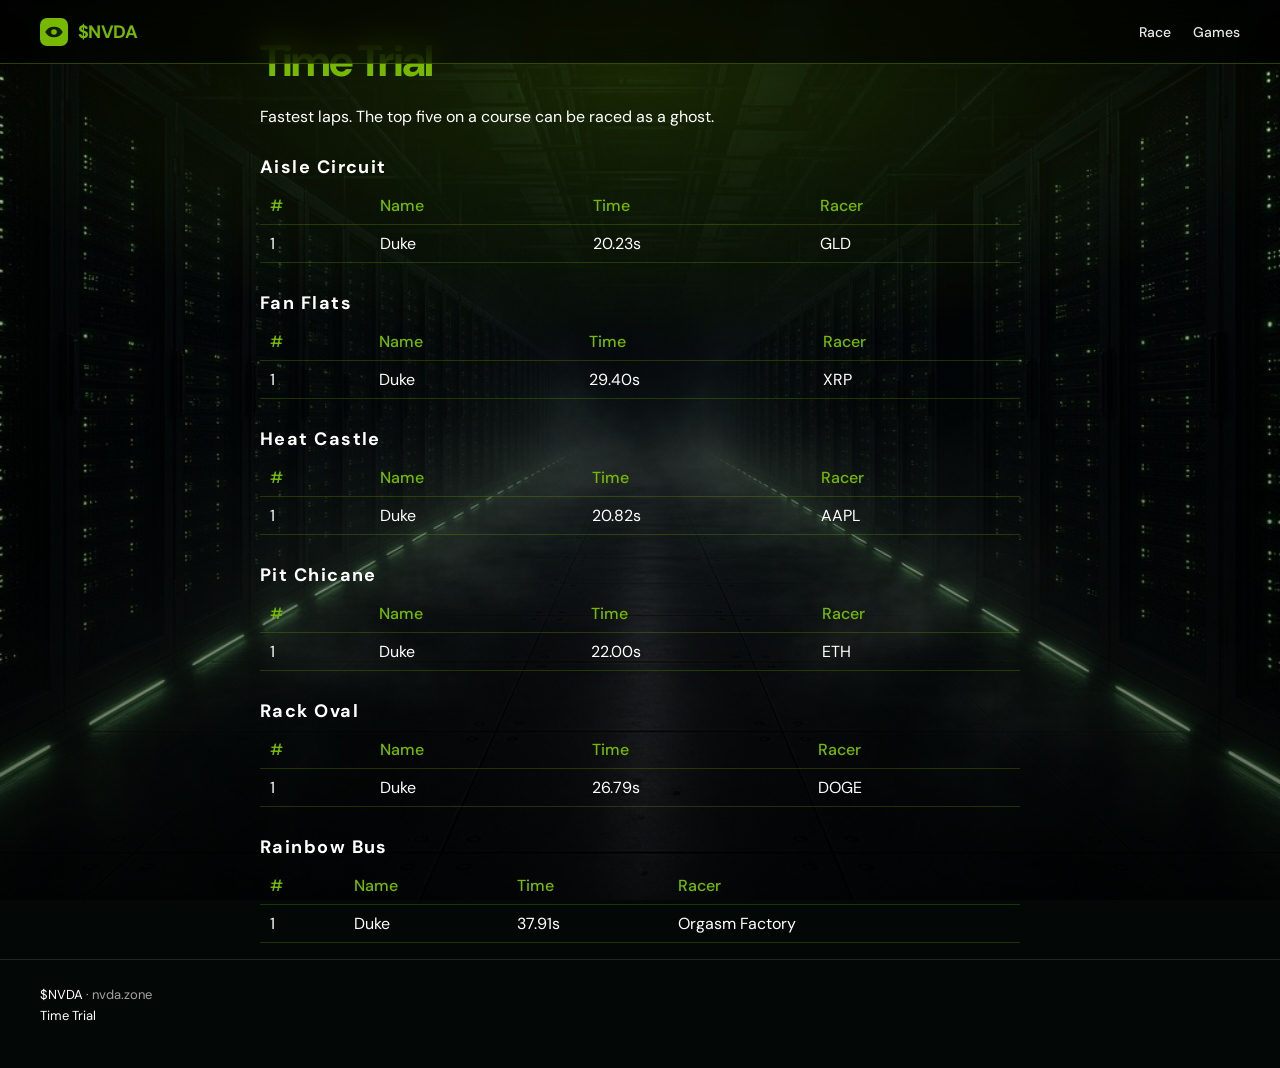
==== tt/index.html @ a7501186 "Open Time Trial on nvda.zone." ====
<!DOCTYPE html>
<html lang="en">
<head>
<meta charset="UTF-8">
<meta name="viewport" content="width=device-width, initial-scale=1">
<title>Time Trial · $NVDA</title>
<link rel="icon" href="../site-mark.svg">
<link rel="preconnect" href="https://fonts.googleapis.com">
<link rel="preconnect" href="https://fonts.gstatic.com" crossorigin>
<link href="https://fonts.googleapis.com/css2?family=DM+Sans:ital,opsz,wght@0,9..40,400;0,9..40,500;0,9..40,700&family=IBM+Plex+Mono:wght@400&display=swap" rel="stylesheet">
<link rel="stylesheet" href="../site.css">
<style>
  main { max-width: 760px; margin: 0 auto; padding: 32px 20px 64px; }
  h2 { margin: 28px 0 8px; font-size: 18px; letter-spacing: 0.08em; }
  table { width: 100%; border-collapse: collapse; }
  th, td { text-align: left; padding: 8px 10px; border-bottom: 1px solid rgba(118,185,0,0.25); }
  th { color: #76b900; font-weight: 500; }
</style>
</head>
<body>
<a class="skip" href="#main">Skip</a>
<header class="nav">
  <div class="nav-inner">
    <a class="brand" href="../index.html"><img src="../site-mark.svg" alt="" width="26" height="26">$NVDA</a>
    <nav class="nav-links" aria-label="Page">
      <a href="../nvda_kart.html?prix=38">Race</a>
      <a href="../games.html">Games</a>
    </nav>
  </div>
</header>
<main id="main" class="page-head">
  <h1>Time Trial</h1>
  <p>Fastest laps. The top five on a course can be raced as a ghost.</p>
  <div id="board"></div>
</main>
<footer class="foot">
  <div class="foot-inner">
    <p><a href="../index.html">$NVDA</a> · nvda.zone</p>
    <p><a href="../nvda_kart.html?prix=38">Time Trial</a></p>
  </div>
</footer>
<script src="board-client.js?v=1"></script>
<script>
(function () {
  var root = document.getElementById("board");
  function paint(rows) {
    if (!rows.length) {
      root.textContent = "No times yet.";
      return;
    }
    var by = {};
    rows.forEach(function (row) {
      if (!by[row.track]) by[row.track] = { name: row.trackName || row.track, rows: [] };
      by[row.track].rows.push(row);
    });
    root.innerHTML = "";
    Object.keys(by).sort().forEach(function (id) {
      var block = by[id];
      var h = document.createElement("h2");
      h.textContent = block.name;
      root.appendChild(h);
      var table = document.createElement("table");
      table.className = "sheet";
      table.innerHTML = "<tr><th>#</th><th>Name</th><th>Time</th><th>Racer</th></tr>";
      block.rows.sort(function (a, b) { return a.time - b.time; }).forEach(function (row, i) {
        var tr = document.createElement("tr");
        tr.innerHTML = "<td>" + (i + 1) + "</td><td></td><td>" + Number(row.time).toFixed(2) + "s</td><td></td>";
        tr.children[1].textContent = row.name;
        tr.children[3].textContent = row.racerName || row.racer;
        table.appendChild(tr);
      });
      root.appendChild(table);
    });
  }
  function show(fileRows) {
    var local = (window.NVDA_TT && NVDA_TT.readLocal().rows) || [];
    paint(NVDA_TT.merge(fileRows || [], local));
  }
  fetch("board.json", { cache: "no-store" }).then(function (res) { return res.json(); }).then(function (board) {
    show(board.rows || []);
  }).catch(function () { show([]); });
})();
</script>
</body>
</html>
---- site.css ----
:root {
  --bg: #000;
  --ink: #fff;
  --muted: #a3a3a3;
  --green: #76b900;
  --ink-on-green: #000;
  --line: rgba(255, 255, 255, 0.12);
  --pad: 40px;
}

* { box-sizing: border-box; }

html { scroll-behavior: smooth; }

body {
  margin: 0;
  color: var(--ink);
  font-family: "DM Sans", "Segoe UI", sans-serif;
  background-color: #030806;
  background-image:
    radial-gradient(ellipse 90% 50% at 50% 8%, rgba(118, 185, 0, 0.2), transparent 62%),
    linear-gradient(180deg, rgba(3, 8, 6, 0.08), rgba(3, 8, 6, 0.28) 24%, rgba(0, 0, 0, 0.45) 70%, rgba(0, 0, 0, 0.62)),
    url("game-art/bg-server.jpg");
  background-repeat: no-repeat;
  background-size: auto, auto, cover;
  background-attachment: fixed;
  background-position: center top, center, center;
}

a { color: inherit; }

img, video { max-width: 100%; }

::selection { background: var(--green); color: #000; }

img::selection,
.still::selection,
.lightbox::selection,
.lightbox img::selection {
  background: transparent;
}

.still,
.still img,
.lightbox img {
  -webkit-user-select: none;
  user-select: none;
}

.skip {
  position: absolute;
  left: 12px;
  top: -48px;
  background: #fff;
  color: #000;
  padding: 8px 12px;
  z-index: 50;
}

.skip:focus { top: 12px; }

.nav {
  position: fixed;
  top: 0;
  left: 0;
  right: 0;
  z-index: 20;
  height: 64px;
  display: flex;
  align-items: center;
  background: rgba(0, 0, 0, 0.55);
  backdrop-filter: blur(16px);
  border-bottom: 1px solid rgba(118, 185, 0, 0.35);
}

main { padding-top: 64px; }

.nav-inner {
  display: flex;
  align-items: center;
  width: min(1440px, calc(100% - var(--pad) * 2));
  margin: 0 auto;
}

.brand {
  display: inline-flex;
  align-items: center;
  gap: 10px;
  color: var(--green);
  text-decoration: none;
  font-weight: 700;
  font-size: 18px;
  letter-spacing: -0.03em;
}

.brand img { width: 28px; height: 28px; display: block; }

.nav-links {
  display: flex;
  align-items: center;
  gap: 22px;
  margin-left: auto;
  font-size: 14px;
  font-weight: 500;
}

.nav-links a { text-decoration: none; color: #e8e8e8; }

.nav-links a:hover,
.nav a[aria-current="page"] { color: var(--green); }

.buy, .play {
  display: inline-flex;
  align-items: center;
  justify-content: center;
  height: 36px;
  padding: 0 16px;
  border: 0;
  border-radius: 4px;
  background: var(--green);
  color: #000;
  text-decoration: none;
  font-weight: 700;
  font-size: 14px;
}

.buy:hover, .play:hover { background: #8fdb00; }

.sky {
  position: relative;
  min-height: 100svh;
  margin-top: -64px;
  display: flex;
  align-items: center;
  overflow: hidden;
}

.sky-art {
  position: absolute;
  inset: 0;
  width: 100%;
  height: 100%;
  object-fit: cover;
  object-position: center center;
  -webkit-mask-image: linear-gradient(#000 0%, #000 62%, transparent 100%);
  mask-image: linear-gradient(#000 0%, #000 62%, transparent 100%);
}

.sky::after {
  content: "";
  position: absolute;
  inset: 0;
  pointer-events: none;
  background:
    linear-gradient(90deg, rgba(0, 0, 0, 0.62), rgba(0, 0, 0, 0.08) 42%, transparent 68%),
    linear-gradient(to bottom, rgba(0, 0, 0, 0.22), transparent 18% 55%, rgba(3, 8, 6, 0.15) 78%, rgba(3, 8, 6, 0.72));
}

.sky-copy {
  position: relative;
  z-index: 1;
  width: min(720px, 56%);
  margin: 48px 0 0;
  padding: 0 var(--pad);
}

.sky h1 {
  margin: 0;
  color: var(--green);
  font-size: clamp(4.5rem, 11vw, 8rem);
  line-height: 0.88;
  letter-spacing: -0.05em;
  font-weight: 700;
  text-shadow: 0 10px 28px rgba(0, 0, 0, 0.55);
}

.sky h2 {
  margin: 12px 0 0;
  font-size: clamp(1.4rem, 2.4vw, 2rem);
  font-weight: 500;
  letter-spacing: -0.03em;
  text-shadow: 0 4px 24px rgba(0, 0, 0, 0.85);
}

.hero-actions {
  display: flex;
  align-items: center;
  gap: 18px;
  margin-top: 22px;
}

.sky .hero-actions a,
.sky .hero-actions button { text-shadow: 0 2px 12px #000; }

.hero-actions a:not(.buy),
.hero-actions button {
  background: none;
  border: 0;
  padding: 0;
  color: #fff;
  font: inherit;
  font-weight: 600;
  text-decoration: none;
  cursor: pointer;
}

.hero-actions a:not(.buy):hover,
.hero-actions button:hover { color: var(--green); }

.sky .ca {
  display: block;
  margin: 16px 0 0;
  padding: 0;
  border: 0;
  background: none;
  color: #fff;
  font-family: "IBM Plex Mono", ui-monospace, monospace;
  font-size: 13px;
  text-align: left;
  word-break: break-all;
  cursor: pointer;
  text-shadow: 0 2px 12px #000;
}

.sky .ca:hover { color: var(--green); }

.arcade,
.archive,
.hall,
.buyhow,
.specs {
  width: min(1440px, calc(100% - var(--pad) * 2));
  margin-left: auto;
  margin-right: auto;
}

.arcade { padding: 8px 0 28px; }

.arcade h2,
.hall h2,
.buyhow h2,
.band h2,
.page-head h1,
.page-banner h1 {
  margin: 0 0 16px;
  color: var(--green);
  font-size: clamp(2rem, 4vw, 2.75rem);
  font-weight: 700;
  letter-spacing: -0.04em;
}

.doors {
  display: grid;
  grid-template-columns: repeat(5, minmax(0, 1fr));
  gap: 12px;
  width: min(1440px, calc(100% - var(--pad) * 2));
  margin: 0 auto 48px;
}

.arcade .doors { width: auto; margin: 0; }

.door {
  position: relative;
  display: block;
  height: 460px;
  border-radius: 18px;
  overflow: hidden;
  color: #fff;
  text-decoration: none;
  background: #050605 center / cover no-repeat;
  box-shadow: 0 0 0 1px rgba(118, 185, 0, 0.45);
}

.door img {
  width: 100%;
  height: 100%;
  object-fit: cover;
  object-position: center 20%;
  display: block;
  transition: transform 0.45s ease;
}

.door:hover img { transform: scale(1.06); }

.door.soon { cursor: default; }

.door.soon img {
  filter: grayscale(0.32) saturate(0.72) brightness(0.84);
  transform: none;
}

.door.soon:hover img { transform: none; }

.door.soon em {
  position: absolute;
  z-index: 2;
  top: 40%;
  left: 50%;
  transform: translate(-50%, -50%);
  margin: 0;
  padding: 8px 14px;
  border-radius: 4px;
  border: 1px solid rgba(118, 185, 0, 0.85);
  background: rgba(0, 0, 0, 0.5);
  color: #fff;
  font-style: normal;
  font-size: 13px;
  font-weight: 700;
  letter-spacing: 0.04em;
  white-space: nowrap;
}

.door::after {
  content: "";
  position: absolute;
  inset: 0;
  pointer-events: none;
  background: linear-gradient(transparent 42%, rgba(0, 0, 0, 0.82));
}

.door span {
  position: absolute;
  z-index: 1;
  left: 14px;
  right: 14px;
  bottom: 14px;
  display: flex;
  flex-direction: column;
  gap: 4px;
}

.door b {
  font-size: 20px;
  letter-spacing: -0.03em;
  color: var(--green);
  text-shadow: 0 2px 12px rgba(0, 0, 0, 0.85);
}

.door small { font-size: 13px; font-weight: 500; color: #e7e7e7; }

.door.run {
  background-image:
    url("game-art/rear-run-1.png"),
    url("game-art/bg-server.jpg");
  background-size: auto 92%, cover;
  background-position: center 78%, center;
  background-repeat: no-repeat;
}

.archive {
  display: grid;
  grid-template-columns: 1fr 1fr;
  gap: 12px;
  padding-bottom: 28px;
}

.panel {
  position: relative;
  display: block;
  height: min(52vh, 460px);
  border-radius: 18px;
  overflow: hidden;
  color: #fff;
  text-decoration: none;
  box-shadow: 0 0 0 1px rgba(118, 185, 0, 0.45);
}

.panel img {
  width: 100%;
  height: 100%;
  object-fit: cover;
  object-position: center 30%;
  display: block;
  transition: transform 0.45s ease;
}

.panel:hover img { transform: scale(1.05); }

.panel::after {
  content: "";
  position: absolute;
  inset: 0;
  pointer-events: none;
  background: linear-gradient(transparent 40%, rgba(0, 0, 0, 0.78));
}

.panel span {
  position: absolute;
  z-index: 1;
  left: 22px;
  bottom: 18px;
  color: var(--green);
  font-size: clamp(2rem, 4vw, 3.2rem);
  font-weight: 700;
  letter-spacing: -0.04em;
  text-shadow: 0 8px 24px rgba(0, 0, 0, 0.8);
}

.hall {
  position: relative;
  width: 100%;
  max-width: none;
  padding: 64px var(--pad) 36px;
  background:
    linear-gradient(to bottom, transparent, rgba(0, 0, 0, 0.22) 18%, rgba(0, 0, 0, 0.28) 82%, transparent);
}

.hall h2,
.hall .chart-frame {
  width: min(1440px, 100%);
  margin-left: auto;
  margin-right: auto;
}

.chart-block {
  width: min(1440px, calc(100% - var(--pad) * 2));
  margin: 0 auto 28px;
}

.chart-block h2,
.buyhow h2,
.page-head h1 {
  margin: 0 0 16px;
  font-size: clamp(2rem, 4vw, 2.75rem);
  font-weight: 700;
  letter-spacing: -0.04em;
}

.chart-frame {
  height: 720px;
  display: flex;
  flex-direction: column;
  border-radius: 16px;
  overflow: hidden;
  background: #0a0a0a;
  box-shadow: 0 0 0 1px rgba(118, 185, 0, 0.45);
}

.chart-bar {
  display: flex;
  align-items: center;
  gap: 10px;
  height: 44px;
  padding: 0 16px;
  background: #0e0e0e;
  border-bottom: 1px solid rgba(118, 185, 0, 0.4);
  font-size: 13px;
  font-weight: 700;
}

.chart-bar .dot {
  width: 8px;
  height: 8px;
  border-radius: 50%;
  background: var(--green);
  box-shadow: 0 0 8px var(--green);
}

.chart-bar span { color: var(--muted); font-weight: 500; }

.chart-frame iframe {
  width: 100%;
  height: 100%;
  border: 0;
  flex: 1;
}

.buyhow {
  width: min(1440px, calc(100% - var(--pad) * 2));
  margin: 12px auto 28px;
}

.buyhow ol {
  list-style: none;
  margin: 0;
  padding: 0;
  display: grid;
  grid-template-columns: repeat(3, minmax(0, 1fr));
  gap: 12px;
}

.buyhow li {
  padding: 20px;
  border-radius: 16px;
  background: rgba(0, 0, 0, 0.36);
  backdrop-filter: blur(14px);
  box-shadow: inset 0 3px 0 var(--green), 0 0 0 1px rgba(118, 185, 0, 0.28);
}

.buyhow b {
  color: var(--green);
  font-family: "IBM Plex Mono", ui-monospace, monospace;
  font-size: 12px;
}

.buyhow h3 { margin: 10px 0 8px; font-size: 22px; }

.buyhow p { margin: 0 0 12px; color: var(--muted); }

.buyhow a { color: var(--green); font-weight: 700; }

.specs {
  display: grid;
  grid-template-columns: 0.5fr 1.4fr 0.5fr;
  width: min(1440px, calc(100% - var(--pad) * 2));
  margin: 0 auto 40px;
  border: 1px solid rgba(118, 185, 0, 0.28);
  border-radius: 12px;
  overflow: hidden;
  background: rgba(0, 0, 0, 0.36);
  backdrop-filter: blur(14px);
}

.specs > div { padding: 18px 16px; border-right: 1px solid var(--line); }

.specs > div:last-child { border-right: 0; }

.specs span {
  display: block;
  margin-bottom: 8px;
  color: var(--muted);
  font-size: 12px;
}

.specs strong { font-size: 18px; }

.specs .ca {
  display: block;
  width: 100%;
  margin: 0;
  padding: 0;
  border: 0;
  background: none;
  color: #fff;
  font-family: "IBM Plex Mono", ui-monospace, monospace;
  font-size: 13px;
  text-align: left;
  word-break: break-all;
  cursor: pointer;
}

.specs .ca:hover { color: var(--green); }

.page-head {
  width: min(1440px, calc(100% - var(--pad) * 2));
  margin: 0 auto;
  padding: 32px 0 16px;
}

.page-banner {
  position: relative;
  height: 320px;
  margin: -64px 0 28px;
  overflow: hidden;
}

.page-banner img {
  width: 100%;
  height: 100%;
  object-fit: cover;
  object-position: center 28%;
  display: block;
}

.page-banner::after {
  content: "";
  position: absolute;
  inset: 0;
  background: linear-gradient(transparent 30%, #000);
}

.page-banner h1 {
  position: absolute;
  z-index: 1;
  left: var(--pad);
  bottom: 24px;
  margin: 0;
  font-size: clamp(3rem, 6vw, 4.5rem);
  letter-spacing: -0.04em;
}

.product-grid {
  display: grid;
  grid-template-columns: repeat(5, minmax(0, 1fr));
  gap: 18px;
  width: min(1440px, calc(100% - var(--pad) * 2));
  margin: 0 auto;
  padding: 8px 0 64px;
}

.card { color: inherit; text-decoration: none; }

.card img,
.card .shot {
  width: 100%;
  aspect-ratio: 4 / 3;
  object-fit: cover;
  object-position: center 18%;
  border-radius: 16px;
  display: block;
  background: #111 center / cover no-repeat;
  box-shadow: 0 0 0 1px rgba(118, 185, 0, 0.4);
}

.card h3 { margin: 14px 0 6px; font-size: 18px; text-align: center; }

.card p { margin: 0 0 12px; color: var(--muted); font-size: 13px; text-align: center; }

.card .play { margin: 0 auto; }

.card { display: flex; flex-direction: column; align-items: center; }

.card .shot.run {
  background-image: url("game-art/rear-run-1.png?v=4"), url("game-art/aisle-floor.jpg");
  background-size: auto 118%, cover;
  background-position: center 78%, center;
  background-repeat: no-repeat;
}

.wall {
  display: grid;
  grid-template-columns: repeat(3, minmax(0, 1fr));
  gap: 12px;
  width: min(1440px, calc(100% - var(--pad) * 2));
  margin: 0 auto;
  padding: 0 0 48px;
}

.band h2 {
  width: min(1440px, calc(100% - var(--pad) * 2));
  margin: 8px auto 16px;
}

.still {
  display: block;
  aspect-ratio: 3 / 4;
  overflow: hidden;
  border-radius: 16px;
  background: #111;
  box-shadow: 0 0 0 1px rgba(118, 185, 0, 0.28);
}

.still img {
  width: 100%;
  height: 100%;
  object-fit: cover;
  object-position: center 18%;
  display: block;
}

.clip { margin: 0; }

.clip button,
.clip video {
  position: relative;
  display: block;
  width: 100%;
  aspect-ratio: 16 / 9;
  border: 0;
  border-radius: 16px;
  overflow: hidden;
  background: #111 center / cover no-repeat;
  color: transparent;
  cursor: pointer;
  box-shadow: 0 0 0 1px rgba(118, 185, 0, 0.28);
}

.clip button .live {
  position: absolute;
  inset: 0;
  z-index: 1;
  width: 100%;
  height: 100%;
  object-fit: cover;
}

.clip button::after {
  content: "";
  position: absolute;
  z-index: 2;
  left: 50%;
  top: 50%;
  width: 52px;
  height: 52px;
  transform: translate(-50%, -50%);
  border-radius: 50%;
  border: 1px solid var(--green);
  background:
    url("data:image/svg+xml;utf8,<svg xmlns='http://www.w3.org/2000/svg' viewBox='0 0 12 14'><path d='M1 1l10 6L1 13z' fill='%2376b900'/></svg>") center / 12px 14px no-repeat,
    rgba(0, 0, 0, 0.4);
}

.clip figcaption { padding: 8px 2px 0; color: var(--muted); font-size: 12px; }

.line {
  width: min(1440px, calc(100% - var(--pad) * 2));
  margin: 0 auto;
  padding: 8px 0 64px;
}

.foot {
  border-top: 1px solid var(--line);
  padding: 22px 0 40px;
}

.foot-inner {
  width: min(1440px, calc(100% - var(--pad) * 2));
  margin: 0 auto;
}

.foot p { margin: 4px 0; color: var(--muted); font-size: 13px; }

.foot a { color: #fff; text-decoration: none; }

.foot .ca {
  font-family: "IBM Plex Mono", ui-monospace, monospace;
  font-size: 12px;
  background: none;
  border: 0;
  color: var(--muted);
  padding: 0;
  cursor: pointer;
}

.toast {
  position: fixed;
  z-index: 40;
  left: 50%;
  bottom: 24px;
  transform: translateX(-50%);
  background: var(--green);
  color: #000;
  font-weight: 700;
  padding: 10px 14px;
  border-radius: 4px;
  opacity: 0;
  pointer-events: none;
}

.toast.show { opacity: 1; }

.lightbox {
  position: fixed;
  inset: 0;
  z-index: 30;
  display: none;
  align-items: center;
  justify-content: center;
  padding: 28px;
  background: rgba(0, 0, 0, 0.94);
}

.lightbox.open { display: flex; }

.lightbox img {
  max-width: min(1200px, 100%);
  max-height: 90vh;
  background: transparent;
  filter: none;
}

.lightbox button {
  position: absolute;
  top: 16px;
  right: 16px;
  height: 34px;
  padding: 0 12px;
  border: 0;
  border-radius: 4px;
  background: var(--green);
  color: #000;
  font: inherit;
  font-weight: 700;
  cursor: pointer;
}

@media (max-width: 980px) {
  :root { --pad: 16px; }
  .doors { grid-template-columns: 1fr 1fr; }
  .door { height: 280px; }
  .archive, .buyhow ol, .specs, .product-grid { grid-template-columns: 1fr; }
  .panel { height: 280px; }
  .chart-frame { height: 480px; }
  .wall { grid-template-columns: 1fr 1fr; }
  .nav-links a:not(.buy) { display: none; }
  .sky-copy { width: 100%; margin-top: 0; }
}

@media (prefers-reduced-motion: reduce) {
  html { scroll-behavior: auto; }
}
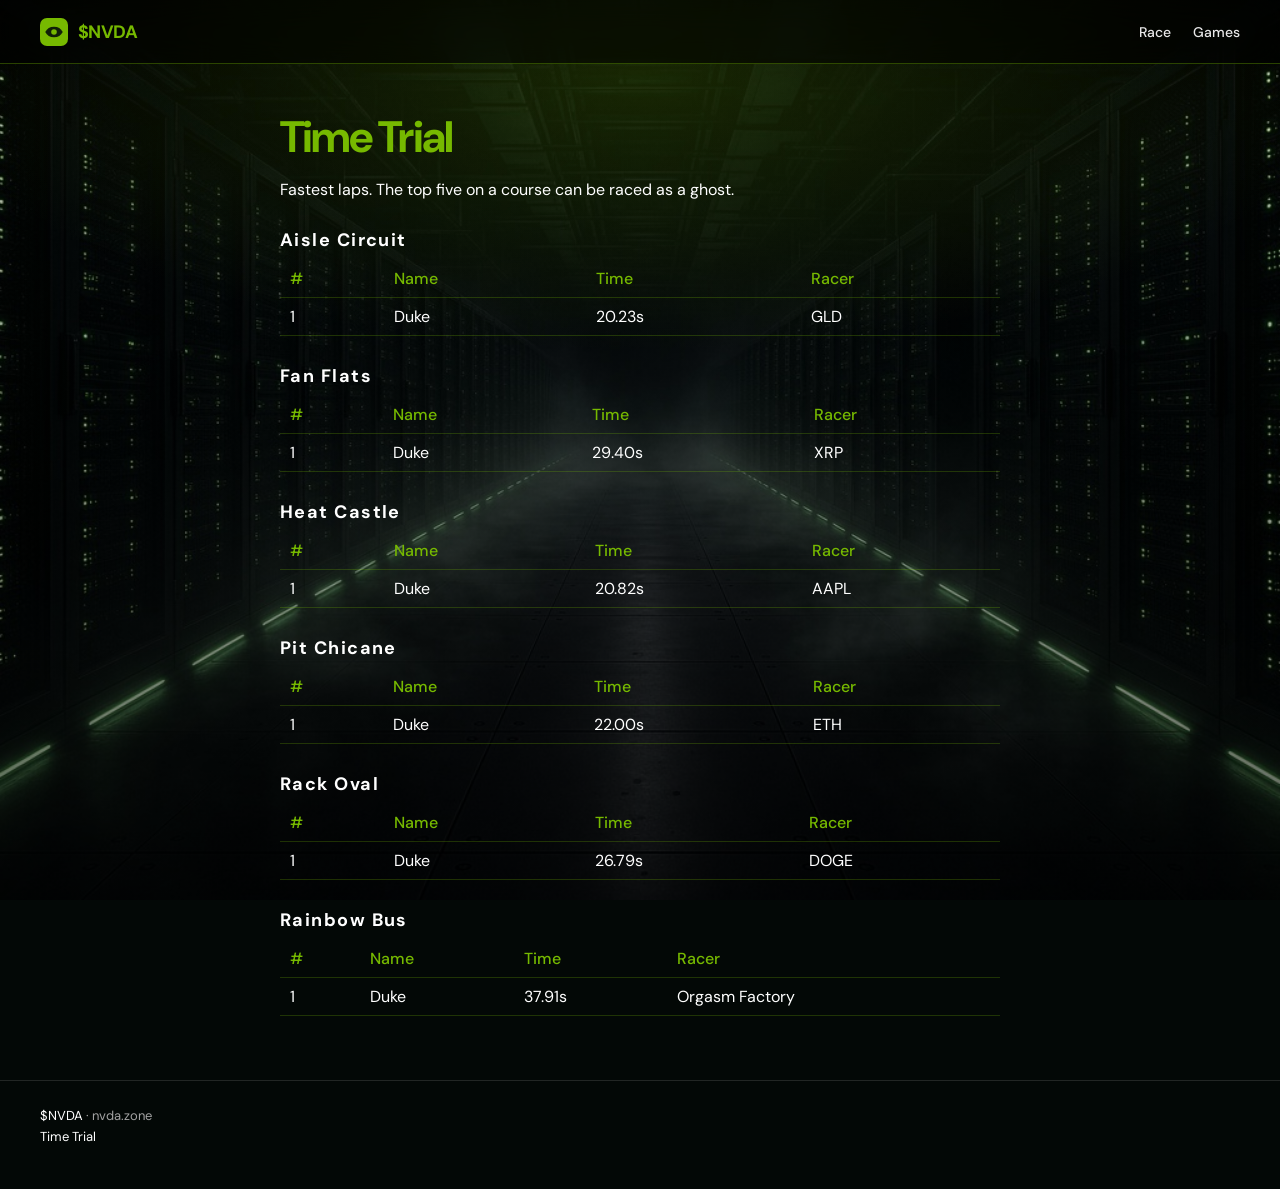
==== commit 1aa9cac0: "Share top-five ghosts across browsers and clear the board title." ====
--- a/tt/index.html
+++ b/tt/index.html
@@ -10,7 +10,8 @@
 <link href="https://fonts.googleapis.com/css2?family=DM+Sans:ital,opsz,wght@0,9..40,400;0,9..40,500;0,9..40,700&family=IBM+Plex+Mono:wght@400&display=swap" rel="stylesheet">
 <link rel="stylesheet" href="../site.css">
 <style>
-  main { max-width: 760px; margin: 0 auto; padding: 32px 20px 64px; }
+  main#main.page-head { max-width: 760px; margin: 0 auto; padding: 112px 20px 64px; }
+  main#main.page-head h1 { margin: 0 0 12px; line-height: 1.15; }
   h2 { margin: 28px 0 8px; font-size: 18px; letter-spacing: 0.08em; }
   table { width: 100%; border-collapse: collapse; }
   th, td { text-align: left; padding: 8px 10px; border-bottom: 1px solid rgba(118,185,0,0.25); }
@@ -23,7 +24,7 @@
   <div class="nav-inner">
     <a class="brand" href="../index.html"><img src="../site-mark.svg" alt="" width="26" height="26">$NVDA</a>
     <nav class="nav-links" aria-label="Page">
-      <a href="../nvda_kart.html?prix=38">Race</a>
+      <a href="../nvda_kart.html">Race</a>
       <a href="../games.html">Games</a>
     </nav>
   </div>
@@ -36,7 +37,7 @@
 <footer class="foot">
   <div class="foot-inner">
     <p><a href="../index.html">$NVDA</a> · nvda.zone</p>
-    <p><a href="../nvda_kart.html?prix=38">Time Trial</a></p>
+    <p><a href="../nvda_kart.html">Time Trial</a></p>
   </div>
 </footer>
 <script src="board-client.js?v=1"></script>
@@ -72,13 +73,17 @@
       root.appendChild(table);
     });
   }
-  function show(fileRows) {
+  function show(fileRows, serverRows) {
     var local = (window.NVDA_TT && NVDA_TT.readLocal().rows) || [];
-    paint(NVDA_TT.merge(fileRows || [], local));
+    var shared = NVDA_TT.merge(fileRows || [], serverRows || []);
+    paint(NVDA_TT.merge(shared, local));
   }
-  fetch("board.json", { cache: "no-store" }).then(function (res) { return res.json(); }).then(function (board) {
-    show(board.rows || []);
-  }).catch(function () { show([]); });
+  function grab(url) {
+    return fetch(url, { cache: "no-store" }).then(function (res) { return res.json(); }).catch(function () { return { rows: [] }; });
+  }
+  Promise.all([grab("board.json"), grab("http://127.0.0.1:8792/board")]).then(function (parts) {
+    show((parts[0] && parts[0].rows) || [], (parts[1] && parts[1].rows) || []);
+  });
 })();
 </script>
 </body>
